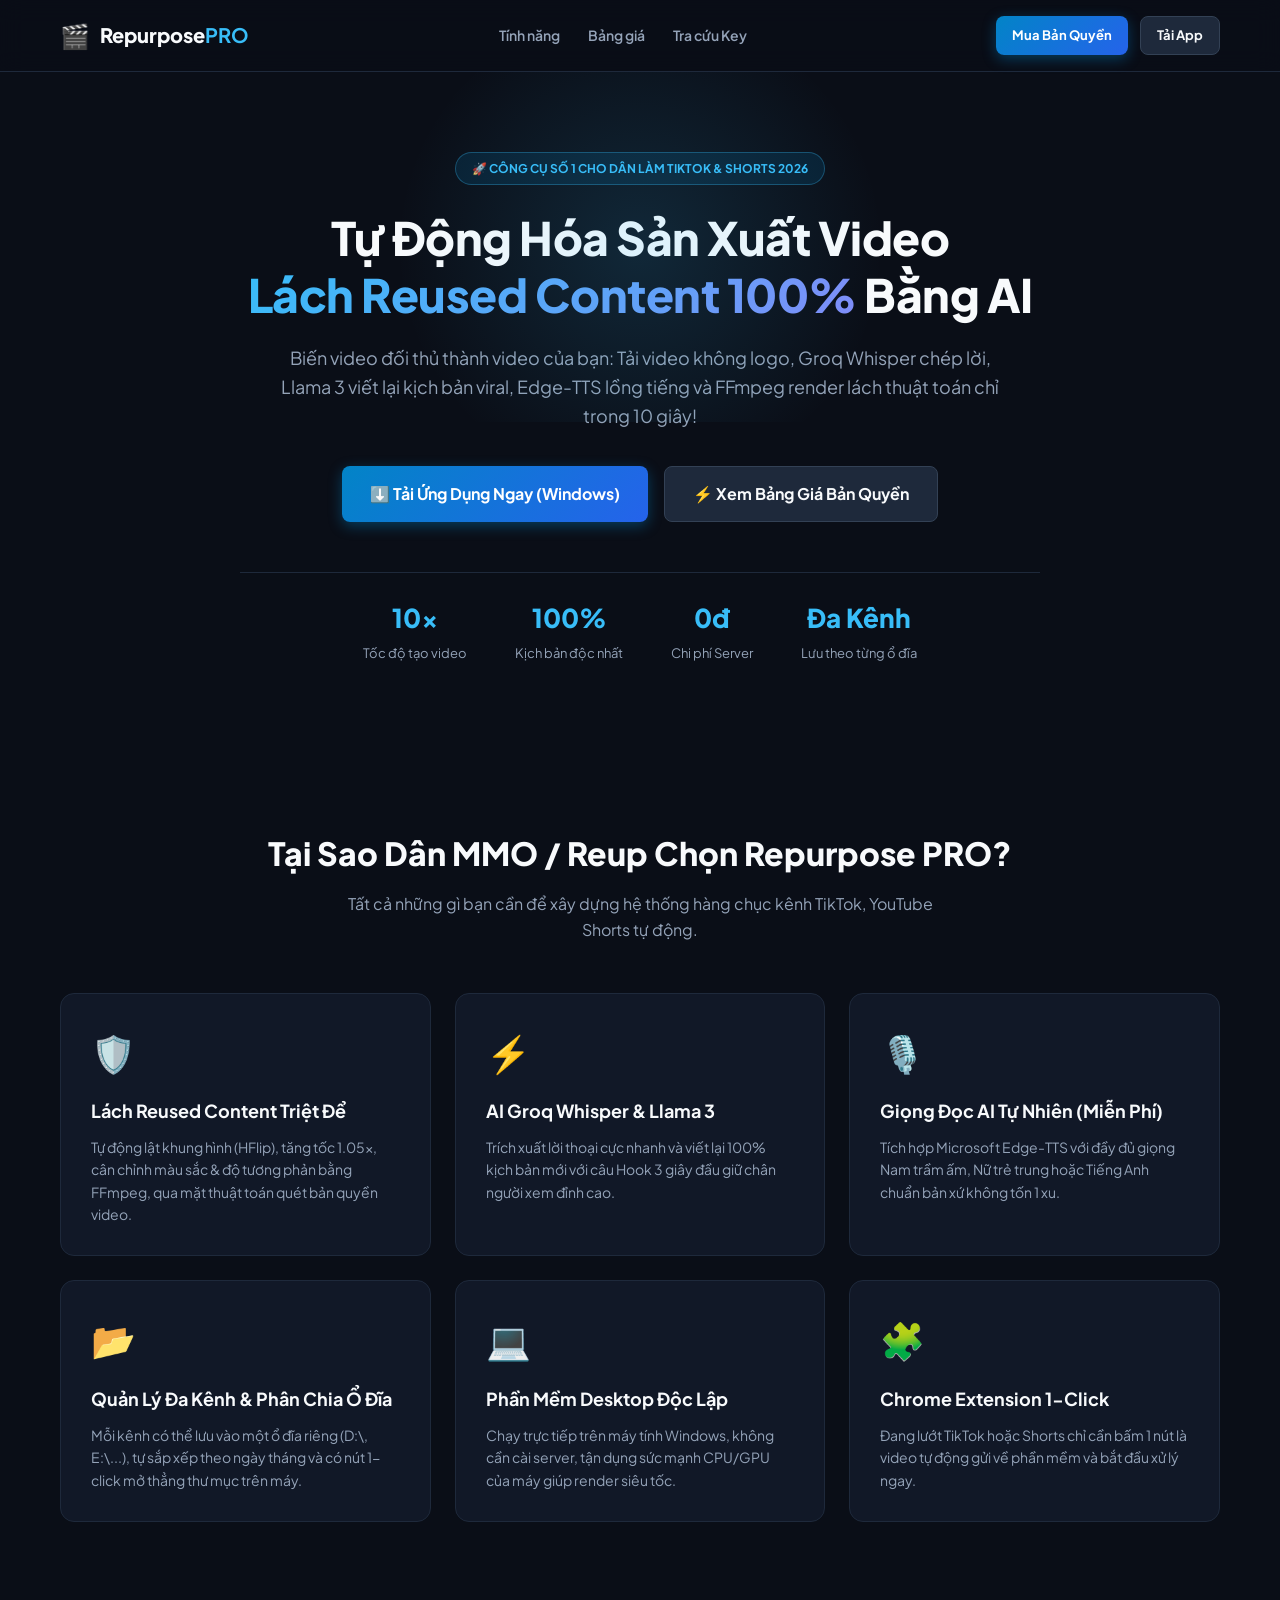
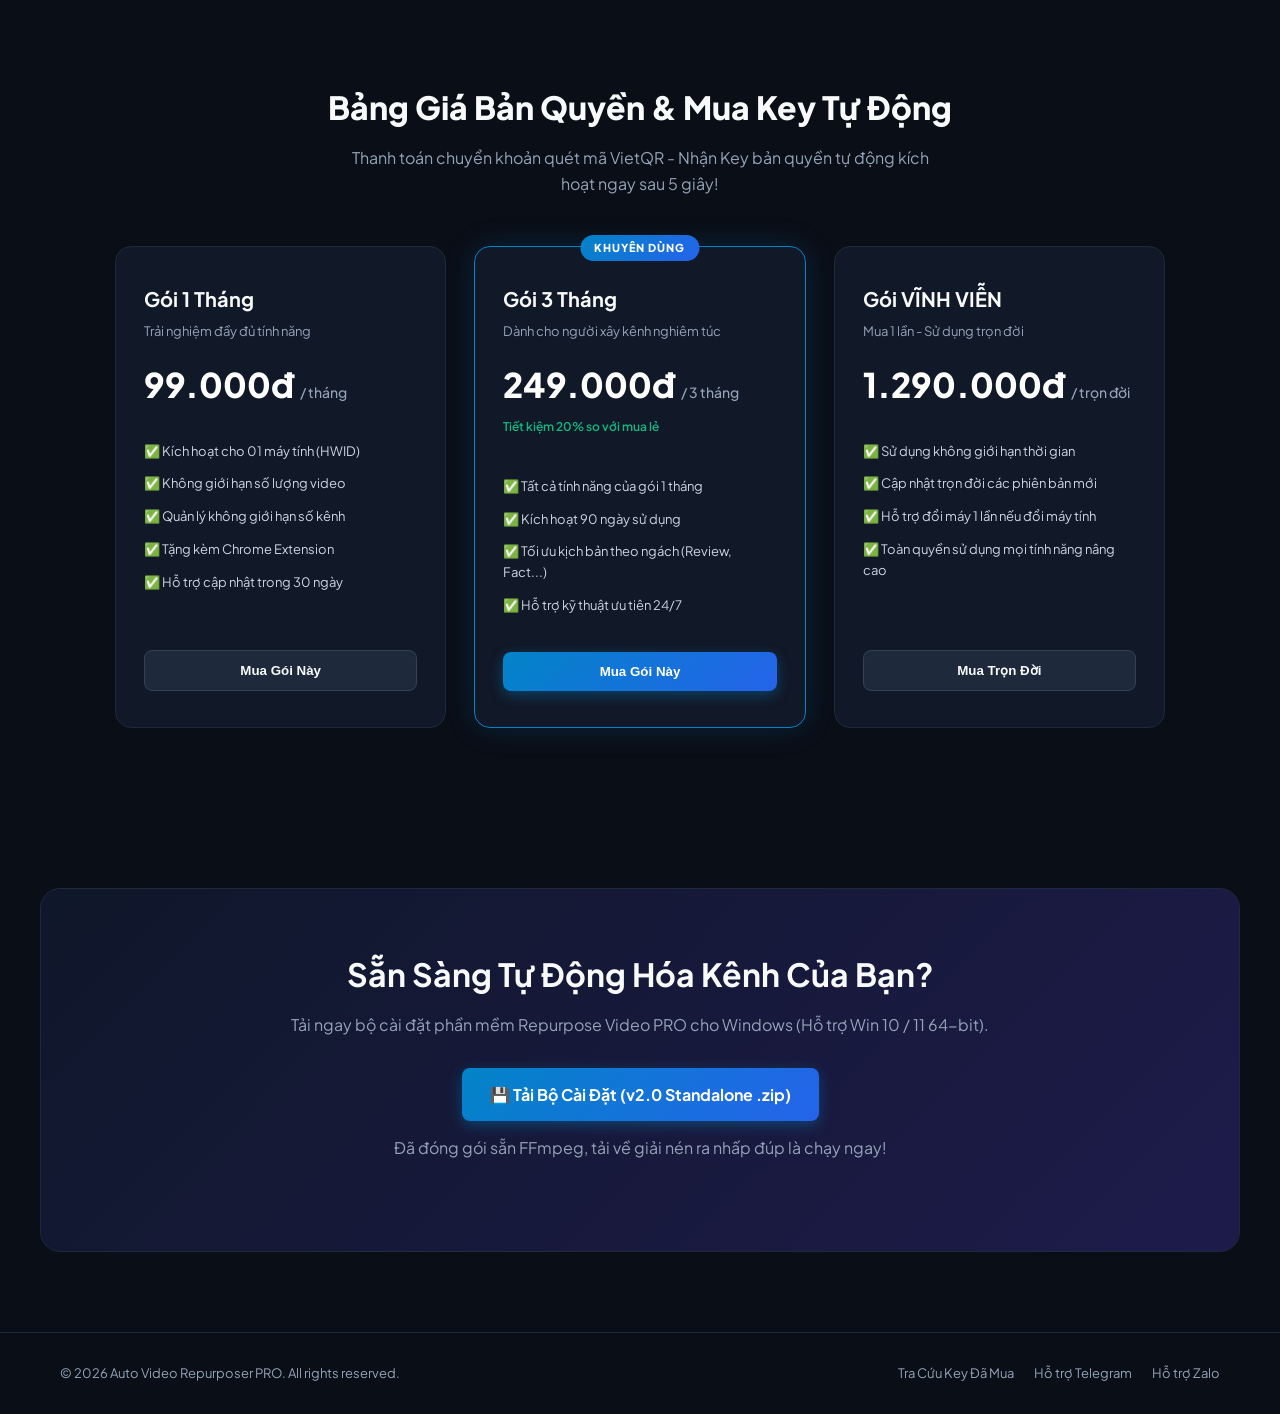
==== index.html @ d3271090 "Add files via upload" ====
<!DOCTYPE html>
<html lang="vi">
<head>
  <meta charset="UTF-8">
  <meta name="viewport" content="width=device-width, initial-scale=1.0">
  <title>Auto Video Repurposer PRO - Phần Mềm Tự Động Hóa Video TikTok & Shorts</title>
  <link rel="stylesheet" href="css/style.css">
  <link rel="preconnect" href="https://fonts.googleapis.com">
  <link rel="preconnect" href="https://fonts.gstatic.com" crossorigin>
  <link href="https://fonts.googleapis.com/css2?family=Plus+Jakarta+Sans:wght@400;500;600;700;800&display=swap" rel="stylesheet">
</head>
<body>

  <!-- Navigation -->
  <header class="navbar">
    <div class="container nav-container">
      <div class="logo">
        <span class="logo-icon">🎬</span>
        <span class="logo-text">Repurpose<b>PRO</b></span>
      </div>
      <nav class="nav-links">
        <a href="#features">Tính năng</a>
        <a href="#pricing">Bảng giá</a>
        <a href="#lookup" onclick="openLookupModal()">Tra cứu Key</a>
      </nav>
      <div class="nav-actions">
        <a href="#pricing" class="btn btn-primary btn-sm">Mua Bản Quyền</a>
        <a href="#download" class="btn btn-secondary btn-sm">Tải App</a>
      </div>
    </div>
  </header>

  <!-- Hero Section -->
  <section class="hero">
    <div class="container hero-container">
      <div class="badge-pill">🚀 CÔNG CỤ SỐ 1 CHO DÂN LÀM TIKTOK & SHORTS 2026</div>
      <h1 class="hero-title">
        Tự Động Hóa Sản Xuất Video <br>
        <span class="text-gradient">Lách Reused Content 100%</span> Bằng AI
      </h1>
      <p class="hero-subtitle">
        Biến video đối thủ thành video của bạn: Tải video không logo, Groq Whisper chép lời, Llama 3 viết lại kịch bản viral, Edge-TTS lồng tiếng và FFmpeg render lách thuật toán chỉ trong 10 giây!
      </p>
      
      <div class="hero-actions">
        <a href="#download" class="btn btn-primary btn-lg">
          ⬇️ Tải Ứng Dụng Ngay (Windows)
        </a>
        <a href="#pricing" class="btn btn-secondary btn-lg">
          ⚡ Xem Bảng Giá Bản Quyền
        </a>
      </div>

      <div class="hero-stats">
        <div class="stat-item">
          <b>10x</b>
          <span>Tốc độ tạo video</span>
        </div>
        <div class="stat-item">
          <b>100%</b>
          <span>Kịch bản độc nhất</span>
        </div>
        <div class="stat-item">
          <b>0đ</b>
          <span>Chi phí Server</span>
        </div>
        <div class="stat-item">
          <b>Đa Kênh</b>
          <span>Lưu theo từng ổ đĩa</span>
        </div>
      </div>
    </div>
  </section>

  <!-- Features Section -->
  <section id="features" class="features section">
    <div class="container">
      <div class="section-header">
        <h2 class="section-title">Tại Sao Dân MMO / Reup Chọn Repurpose PRO?</h2>
        <p class="section-subtitle">Tất cả những gì bạn cần để xây dựng hệ thống hàng chục kênh TikTok, YouTube Shorts tự động.</p>
      </div>

      <div class="features-grid">
        <div class="feature-card">
          <div class="feature-icon">🛡️</div>
          <h3>Lách Reused Content Triệt Để</h3>
          <p>Tự động lật khung hình (HFlip), tăng tốc 1.05x, cân chỉnh màu sắc & độ tương phản bằng FFmpeg, qua mặt thuật toán quét bản quyền video.</p>
        </div>

        <div class="feature-card">
          <div class="feature-icon">⚡</div>
          <h3>AI Groq Whisper & Llama 3</h3>
          <p>Trích xuất lời thoại cực nhanh và viết lại 100% kịch bản mới với câu Hook 3 giây đầu giữ chân người xem đỉnh cao.</p>
        </div>

        <div class="feature-card">
          <div class="feature-icon">🎙️</div>
          <h3>Giọng Đọc AI Tự Nhiên (Miễn Phí)</h3>
          <p>Tích hợp Microsoft Edge-TTS với đầy đủ giọng Nam trầm ấm, Nữ trẻ trung hoặc Tiếng Anh chuẩn bản xứ không tốn 1 xu.</p>
        </div>

        <div class="feature-card">
          <div class="feature-icon">📂</div>
          <h3>Quản Lý Đa Kênh & Phân Chia Ổ Đĩa</h3>
          <p>Mỗi kênh có thể lưu vào một ổ đĩa riêng (D:\, E:\...), tự sắp xếp theo ngày tháng và có nút 1-click mở thẳng thư mục trên máy.</p>
        </div>

        <div class="feature-card">
          <div class="feature-icon">💻</div>
          <h3>Phần Mềm Desktop Độc Lập</h3>
          <p>Chạy trực tiếp trên máy tính Windows, không cần cài server, tận dụng sức mạnh CPU/GPU của máy giúp render siêu tốc.</p>
        </div>

        <div class="feature-card">
          <div class="feature-icon">🧩</div>
          <h3>Chrome Extension 1-Click</h3>
          <p>Đang lướt TikTok hoặc Shorts chỉ cần bấm 1 nút là video tự động gửi về phần mềm và bắt đầu xử lý ngay.</p>
        </div>
      </div>
    </div>
  </section>

  <!-- Pricing Section -->
  <section id="pricing" class="pricing section">
    <div class="container">
      <div class="section-header">
        <h2 class="section-title">Bảng Giá Bản Quyền & Mua Key Tự Động</h2>
        <p class="section-subtitle">Thanh toán chuyển khoản quét mã VietQR - Nhận Key bản quyền tự động kích hoạt ngay sau 5 giây!</p>
      </div>

      <div class="pricing-grid">
        <!-- Gói 1 Tháng -->
        <div class="pricing-card">
          <div class="pricing-header">
            <h3>Gói 1 Tháng</h3>
            <p>Trải nghiệm đầy đủ tính năng</p>
            <div class="price">99.000đ <span>/ tháng</span></div>
          </div>
          <ul class="pricing-features">
            <li>✅ Kích hoạt cho 01 máy tính (HWID)</li>
            <li>✅ Không giới hạn số lượng video</li>
            <li>✅ Quản lý không giới hạn số kênh</li>
            <li>✅ Tặng kèm Chrome Extension</li>
            <li>✅ Hỗ trợ cập nhật trong 30 ngày</li>
          </ul>
          <button class="btn btn-secondary btn-block" onclick="startPurchase('1 Tháng', 99000, 30)">
            Mua Gói Này
          </button>
        </div>

        <!-- Gói 3 Tháng - Best Choice -->
        <div class="pricing-card popular">
          <div class="popular-badge">KHUYÊN DÙNG</div>
          <div class="pricing-header">
            <h3>Gói 3 Tháng</h3>
            <p>Dành cho người xây kênh nghiêm túc</p>
            <div class="price">249.000đ <span>/ 3 tháng</span></div>
            <div class="price-discount">Tiết kiệm 20% so với mua lẻ</div>
          </div>
          <ul class="pricing-features">
            <li>✅ Tất cả tính năng của gói 1 tháng</li>
            <li>✅ Kích hoạt 90 ngày sử dụng</li>
            <li>✅ Tối ưu kịch bản theo ngách (Review, Fact...)</li>
            <li>✅ Hỗ trợ kỹ thuật ưu tiên 24/7</li>
          </ul>
          <button class="btn btn-primary btn-block" onclick="startPurchase('3 Tháng', 249000, 90)">
            Mua Gói Này
          </button>
        </div>

        <!-- Gói Vĩnh Viễn -->
        <div class="pricing-card">
          <div class="pricing-header">
            <h3>Gói VĨNH VIỄN</h3>
            <p>Mua 1 lần - Sử dụng trọn đời</p>
            <div class="price">1.290.000đ <span>/ trọn đời</span></div>
          </div>
          <ul class="pricing-features">
            <li>✅ Sử dụng không giới hạn thời gian</li>
            <li>✅ Cập nhật trọn đời các phiên bản mới</li>
            <li>✅ Hỗ trợ đổi máy 1 lần nếu đổi máy tính</li>
            <li>✅ Toàn quyền sử dụng mọi tính năng nâng cao</li>
          </ul>
          <button class="btn btn-secondary btn-block" onclick="startPurchase('Vĩnh Viễn', 1290000, 0)">
            Mua Trọn Đời
          </button>
        </div>
      </div>
    </div>
  </section>

  <!-- Download Section -->
  <section id="download" class="download section">
    <div class="container download-container">
      <h2>Sẵn Sàng Tự Động Hóa Kênh Của Bạn?</h2>
      <p>Tải ngay bộ cài đặt phần mềm Repurpose Video PRO cho Windows (Hỗ trợ Win 10 / 11 64-bit).</p>
      
      <div class="download-box">
        <a href="https://github.com/your-username/repurpose-video/releases/latest" class="btn btn-primary btn-lg" id="btnDownloadLink">
          💾 Tải Bộ Cài Đặt (v2.0 Standalone .zip)
        </a>
        <p class="download-hint">Đã đóng gói sẵn FFmpeg, tải về giải nén ra nhấp đúp là chạy ngay!</p>
      </div>
    </div>
  </section>

  <!-- Footer -->
  <footer class="footer">
    <div class="container footer-container">
      <p>© 2026 Auto Video Repurposer PRO. All rights reserved.</p>
      <div class="footer-links">
        <a href="javascript:void(0)" onclick="openLookupModal()">Tra Cứu Key Đã Mua</a>
        <a href="https://t.me/your_telegram" target="_blank">Hỗ trợ Telegram</a>
        <a href="https://zalo.me/your_zalo" target="_blank">Hỗ trợ Zalo</a>
      </div>
    </div>
  </footer>

  <!-- MODAL: THANH TOÁN & NHẬN KEY TỰ ĐỘNG -->
  <div id="checkoutModal" class="modal">
    <div class="modal-content">
      <span class="modal-close" onclick="closeModal('checkoutModal')">&times;</span>
      
      <!-- BƯỚC 1: Nhập HWID & Xác nhận gói -->
      <div id="step-info">
        <h3>🛒 Thanh Toán Bản Quyền</h3>
        <p class="modal-sub">Gói đã chọn: <b id="selectedPlanName" class="text-primary">3 Tháng</b> (<span id="selectedPlanPrice">249.000đ</span>)</p>

        <div class="form-group">
          <label for="inputHwid">Mã máy tính của bạn (HWID):</label>
          <input type="text" id="inputHwid" placeholder="Ví dụ: HWID-DF89-9A1D-82A2-E186" required />
          <small class="hint">Mở app trên máy tính, copy mã HWID hiển thị ở góc trái và dán vào đây.</small>
        </div>

        <div class="form-group">
          <label for="inputEmail">Số điện thoại hoặc Email (để lưu trữ đơn hàng):</label>
          <input type="text" id="inputContact" placeholder="0987654321 hoặc email@gmail.com" required />
        </div>

        <button class="btn btn-primary btn-block" onclick="proceedToPayment()">Tiếp Tục Thanh Toán VietQR ➡️</button>
      </div>

      <!-- BƯỚC 2: Quét mã VietQR -->
      <div id="step-qr" style="display: none;">
        <h3>📱 Quét Mã VietQR Để Thanh Toán</h3>
        <p class="modal-sub">Hệ thống sẽ tự động xuất Key ngay sau khi nhận được chuyển khoản.</p>

        <div class="qr-container">
          <img id="qrImage" src="" alt="VietQR Thanh Toán" />
          <div class="transfer-info">
            <p>Ngân hàng: <b id="bankName">MBBank (Quân Đội)</b></p>
            <p>Số tài khoản: <b id="bankAccount">0399888899</b> <button class="btn-copy-sm" onclick="copyText('0399888899')">Copy</button></p>
            <p>Chủ tài khoản: <b id="accountName">NGUYEN VAN A</b></p>
            <p>Số tiền: <b id="transferAmount" class="text-primary">249.000đ</b></p>
            <p>Nội dung CK: <b id="transferContent" class="text-warning">REPURPOSE 1234</b> <button class="btn-copy-sm" onclick="copyText(document.getElementById('transferContent').innerText)">Copy</button></p>
          </div>
        </div>

        <div class="payment-actions">
          <button class="btn btn-success btn-block" id="btnConfirmPaid" onclick="simulatePaymentSuccess()">
            ✅ Tôi Đã Chuyển Khoản Thành Công
          </button>
          <button class="btn btn-secondary btn-block btn-sm" onclick="backToInfo()">Quay Lại</button>
        </div>
      </div>

      <!-- BƯỚC 3: Xuất Key Tự Động -->
      <div id="step-success" style="display: none;">
        <div class="success-icon">🎉</div>
        <h3>Thanh Toán Thành Công!</h3>
        <p class="modal-sub">Cảm ơn bạn! Dưới đây là Key bản quyền dành riêng cho máy tính của bạn:</p>

        <div class="key-result-box">
          <span class="key-label">KEY BẢN QUYỀN CỦA BẠN:</span>
          <div class="key-value" id="generatedKeyResult">KEY-20261203-XXXXXXXXXXXX</div>
          <button class="btn btn-primary btn-block" onclick="copyGeneratedKey()">📋 Sao Chép Key</button>
        </div>

        <div class="guide-box">
          <b>Hướng dẫn kích hoạt:</b>
          <ol>
            <li>Mở phần mềm <b>Auto Video Repurposer PRO</b> trên máy tính.</li>
            <li>Vào mục <b>⚙️ Cài Đặt & Bản Quyền</b> $\to$ Bấm <b>Nhập Key Bản Quyền</b>.</li>
            <li>Dán đoạn Key ở trên vào và bấm <b>Kích Hoạt Ngay</b>!</li>
          </ol>
        </div>
      </div>
    </div>
  </div>

  <!-- MODAL: TRA CỨU KEY ĐÃ MUA -->
  <div id="lookupModal" class="modal">
    <div class="modal-content">
      <span class="modal-close" onclick="closeModal('lookupModal')">&times;</span>
      <h3>🔍 Tra Cứu Key Đã Mua</h3>
      <p class="modal-sub">Nhập mã máy tính (HWID) để tìm lại Key bản quyền của bạn.</p>

      <div class="form-group">
        <label for="lookupHwid">Mã máy tính (HWID):</label>
        <input type="text" id="lookupHwid" placeholder="HWID-XXXX-XXXX-XXXX-XXXX" />
      </div>

      <button class="btn btn-primary btn-block" onclick="performLookup()">Tra Cứu Ngay</button>

      <div id="lookupResult" style="margin-top: 16px; display: none;"></div>
    </div>
  </div>

  <script src="js/main.js"></script>
</body>
</html>
---- css/style.css ----
:root {
  --bg-dark: #0a0e17;
  --bg-card: #111827;
  --bg-card-hover: #1f293d;
  --border-color: #1e293b;
  --primary: #0284c7;
  --primary-glow: rgba(2, 132, 199, 0.4);
  --primary-hover: #0369a1;
  --text-main: #f8fafc;
  --text-muted: #94a3b8;
  --success: #10b981;
  --warning: #f59e0b;
  --danger: #ef4444;
}

* {
  box-sizing: border-box;
  margin: 0;
  padding: 0;
}

body {
  font-family: 'Plus Jakarta Sans', -apple-system, BlinkMacSystemFont, "Segoe UI", Roboto, sans-serif;
  background-color: var(--bg-dark);
  color: var(--text-main);
  line-height: 1.6;
  overflow-x: hidden;
}

.container {
  max-width: 1200px;
  margin: 0 auto;
  padding: 0 20px;
}

/* Typography & Helpers */
.text-gradient {
  background: linear-gradient(135deg, #38bdf8 0%, #818cf8 100%);
  -webkit-background-clip: text;
  -webkit-text-fill-color: transparent;
}
.text-primary { color: #38bdf8; }
.text-warning { color: #fbbf24; }

/* Buttons */
.btn {
  display: inline-flex;
  align-items: center;
  justify-content: center;
  font-weight: 700;
  border-radius: 8px;
  cursor: pointer;
  text-decoration: none;
  transition: all 0.25s ease;
  border: none;
}
.btn-primary {
  background: linear-gradient(135deg, #0284c7 0%, #2563eb 100%);
  color: #fff;
  box-shadow: 0 4px 14px var(--primary-glow);
}
.btn-primary:hover {
  background: linear-gradient(135deg, #0369a1 0%, #1d4ed8 100%);
  transform: translateY(-2px);
  box-shadow: 0 6px 20px rgba(2, 132, 199, 0.6);
}
.btn-secondary {
  background: #1e293b;
  color: #f8fafc;
  border: 1px solid #334155;
}
.btn-secondary:hover {
  background: #334155;
  transform: translateY(-2px);
}
.btn-success {
  background: #10b981;
  color: #fff;
}
.btn-success:hover {
  background: #059669;
}
.btn-sm { padding: 8px 16px; font-size: 13px; }
.btn-lg { padding: 14px 28px; font-size: 16px; }
.btn-block { width: 100%; padding: 12px; }

/* Navigation */
.navbar {
  position: sticky;
  top: 0;
  z-index: 100;
  backdrop-filter: blur(12px);
  background: rgba(10, 14, 23, 0.85);
  border-bottom: 1px solid var(--border-color);
  padding: 16px 0;
}
.nav-container {
  display: flex;
  justify-content: space-between;
  align-items: center;
}
.logo {
  display: flex;
  align-items: center;
  gap: 10px;
  font-size: 20px;
  font-weight: 800;
}
.logo-icon { font-size: 24px; }
.logo-text b { color: #38bdf8; }
.nav-links {
  display: flex;
  gap: 28px;
}
.nav-links a {
  color: var(--text-muted);
  text-decoration: none;
  font-size: 14px;
  font-weight: 600;
  transition: color 0.2s;
}
.nav-links a:hover { color: #38bdf8; }
.nav-actions { display: flex; gap: 12px; }

/* Hero Section */
.hero {
  padding: 80px 0 60px;
  text-align: center;
  position: relative;
}
.hero::before {
  content: "";
  position: absolute;
  top: 0;
  left: 50%;
  transform: translateX(-50%);
  width: 600px;
  height: 350px;
  background: radial-gradient(circle, rgba(56, 189, 248, 0.15) 0%, rgba(10, 14, 23, 0) 70%);
  pointer-events: none;
}
.badge-pill {
  display: inline-block;
  padding: 6px 16px;
  border-radius: 50px;
  background: rgba(2, 132, 199, 0.15);
  border: 1px solid rgba(56, 189, 248, 0.3);
  color: #38bdf8;
  font-size: 12px;
  font-weight: 700;
  margin-bottom: 24px;
}
.hero-title {
  font-size: 46px;
  font-weight: 800;
  line-height: 1.25;
  margin-bottom: 20px;
  letter-spacing: -0.5px;
}
.hero-subtitle {
  font-size: 18px;
  color: var(--text-muted);
  max-width: 750px;
  margin: 0 auto 36px;
}
.hero-actions {
  display: flex;
  justify-content: center;
  gap: 16px;
  margin-bottom: 50px;
}
.hero-stats {
  display: flex;
  justify-content: center;
  gap: 48px;
  padding: 24px;
  border-top: 1px solid var(--border-color);
  max-width: 800px;
  margin: 0 auto;
}
.stat-item b {
  display: block;
  font-size: 26px;
  font-weight: 800;
  color: #38bdf8;
}
.stat-item span {
  font-size: 13px;
  color: var(--text-muted);
}

/* Sections */
.section { padding: 80px 0; }
.section-header { text-align: center; margin-bottom: 50px; }
.section-title { font-size: 32px; font-weight: 800; margin-bottom: 12px; }
.section-subtitle { font-size: 16px; color: var(--text-muted); max-width: 600px; margin: 0 auto; }

/* Features Grid */
.features-grid {
  display: grid;
  grid-template-columns: repeat(auto-fit, minmax(320px, 1fr));
  gap: 24px;
}
.feature-card {
  background: var(--bg-card);
  border: 1px solid var(--border-color);
  border-radius: 14px;
  padding: 30px;
  transition: all 0.3s;
}
.feature-card:hover {
  border-color: #38bdf8;
  transform: translateY(-4px);
  background: var(--bg-card-hover);
}
.feature-icon {
  font-size: 36px;
  margin-bottom: 16px;
}
.feature-card h3 {
  font-size: 18px;
  font-weight: 700;
  margin-bottom: 10px;
}
.feature-card p {
  font-size: 14px;
  color: var(--text-muted);
}

/* Pricing Section */
.pricing-grid {
  display: grid;
  grid-template-columns: repeat(auto-fit, minmax(300px, 1fr));
  gap: 28px;
  max-width: 1050px;
  margin: 0 auto;
}
.pricing-card {
  background: var(--bg-card);
  border: 1px solid var(--border-color);
  border-radius: 16px;
  padding: 36px 28px;
  position: relative;
  display: flex;
  flex-direction: column;
}
.pricing-card.popular {
  border-color: #0284c7;
  box-shadow: 0 0 30px rgba(2, 132, 199, 0.2);
}
.popular-badge {
  position: absolute;
  top: -12px;
  left: 50%;
  transform: translateX(-50%);
  background: linear-gradient(135deg, #0284c7, #2563eb);
  color: #fff;
  font-size: 11px;
  font-weight: 800;
  padding: 4px 14px;
  border-radius: 20px;
  letter-spacing: 1px;
}
.pricing-header h3 { font-size: 20px; margin-bottom: 6px; }
.pricing-header p { font-size: 13px; color: var(--text-muted); margin-bottom: 16px; }
.price { font-size: 34px; font-weight: 800; color: #fff; margin-bottom: 4px; }
.price span { font-size: 14px; font-weight: 500; color: var(--text-muted); }
.price-discount { font-size: 12px; color: #10b981; font-weight: 600; margin-bottom: 16px; }
.pricing-features {
  list-style: none;
  margin: 24px 0;
  flex-grow: 1;
}
.pricing-features li {
  font-size: 13px;
  color: #cbd5e1;
  margin-bottom: 12px;
}

/* Download Section */
.download-container {
  background: linear-gradient(135deg, #0f172a 0%, #1e1b4b 100%);
  border: 1px solid var(--border-color);
  border-radius: 20px;
  padding: 60px 40px;
  text-align: center;
}
.download-container h2 { font-size: 32px; margin-bottom: 12px; }
.download-container p { color: var(--text-muted); margin-bottom: 30px; font-size: 16px; }
.download-hint { font-size: 13px; margin-top: 14px; color: #94a3b8; }

/* Footer */
.footer {
  border-top: 1px solid var(--border-color);
  padding: 30px 0;
}
.footer-container {
  display: flex;
  justify-content: space-between;
  align-items: center;
  font-size: 13px;
  color: var(--text-muted);
}
.footer-links { display: flex; gap: 20px; }
.footer-links a { color: var(--text-muted); text-decoration: none; }
.footer-links a:hover { color: #38bdf8; }

/* Modal */
.modal {
  display: none;
  position: fixed;
  top: 0;
  left: 0;
  width: 100%;
  height: 100%;
  background: rgba(0, 0, 0, 0.8);
  backdrop-filter: blur(8px);
  z-index: 1000;
  align-items: center;
  justify-content: center;
}
.modal.active { display: flex; }
.modal-content {
  background: #111827;
  border: 1px solid var(--border-color);
  border-radius: 16px;
  width: 90%;
  max-width: 520px;
  padding: 30px;
  position: relative;
  box-shadow: 0 20px 40px rgba(0, 0, 0, 0.6);
}
.modal-close {
  position: absolute;
  top: 16px;
  right: 20px;
  font-size: 26px;
  color: var(--text-muted);
  cursor: pointer;
}
.modal-close:hover { color: #fff; }
.modal-content h3 { font-size: 20px; margin-bottom: 6px; }
.modal-sub { font-size: 13px; color: var(--text-muted); margin-bottom: 20px; }

/* Form inside modal */
.form-group { margin-bottom: 16px; text-align: left; }
.form-group label { display: block; font-size: 12px; font-weight: 700; color: #cbd5e1; margin-bottom: 6px; }
.form-group input {
  width: 100%;
  padding: 11px 14px;
  border-radius: 8px;
  border: 1px solid var(--border-color);
  background: #1e293b;
  color: #fff;
  font-size: 14px;
  outline: none;
}
.form-group input:focus { border-color: #38bdf8; }
.hint { font-size: 11px; color: #64748b; margin-top: 4px; display: block; }

/* QR Code Section */
.qr-container {
  text-align: center;
  background: #1e293b;
  padding: 20px;
  border-radius: 12px;
  margin-bottom: 20px;
}
.qr-container img {
  width: 200px;
  height: 200px;
  border-radius: 8px;
  background: #fff;
  padding: 6px;
  margin-bottom: 14px;
}
.transfer-info { font-size: 13px; text-align: left; line-height: 1.8; }
.btn-copy-sm {
  background: #334155;
  color: #38bdf8;
  border: none;
  padding: 2px 8px;
  border-radius: 4px;
  font-size: 11px;
  cursor: pointer;
  margin-left: 6px;
}

/* Success Box */
.success-icon { font-size: 48px; text-align: center; margin-bottom: 12px; }
.key-result-box {
  background: #0f172a;
  border: 2px dashed #10b981;
  padding: 16px;
  border-radius: 10px;
  margin-bottom: 20px;
  text-align: center;
}
.key-label { font-size: 11px; font-weight: 700; color: #10b981; letter-spacing: 1px; }
.key-value {
  font-family: Consolas, monospace;
  font-size: 16px;
  font-weight: 800;
  color: #38bdf8;
  margin: 8px 0 14px;
  word-break: break-all;
}
.guide-box {
  background: #1e293b;
  padding: 14px;
  border-radius: 8px;
  font-size: 12px;
  text-align: left;
  line-height: 1.6;
}
.guide-box ol { padding-left: 18px; margin-top: 6px; }

@media (max-width: 768px) {
  .hero-title { font-size: 32px; }
  .hero-actions { flex-direction: column; }
  .hero-stats { flex-wrap: wrap; gap: 24px; }
  .nav-links { display: none; }
}
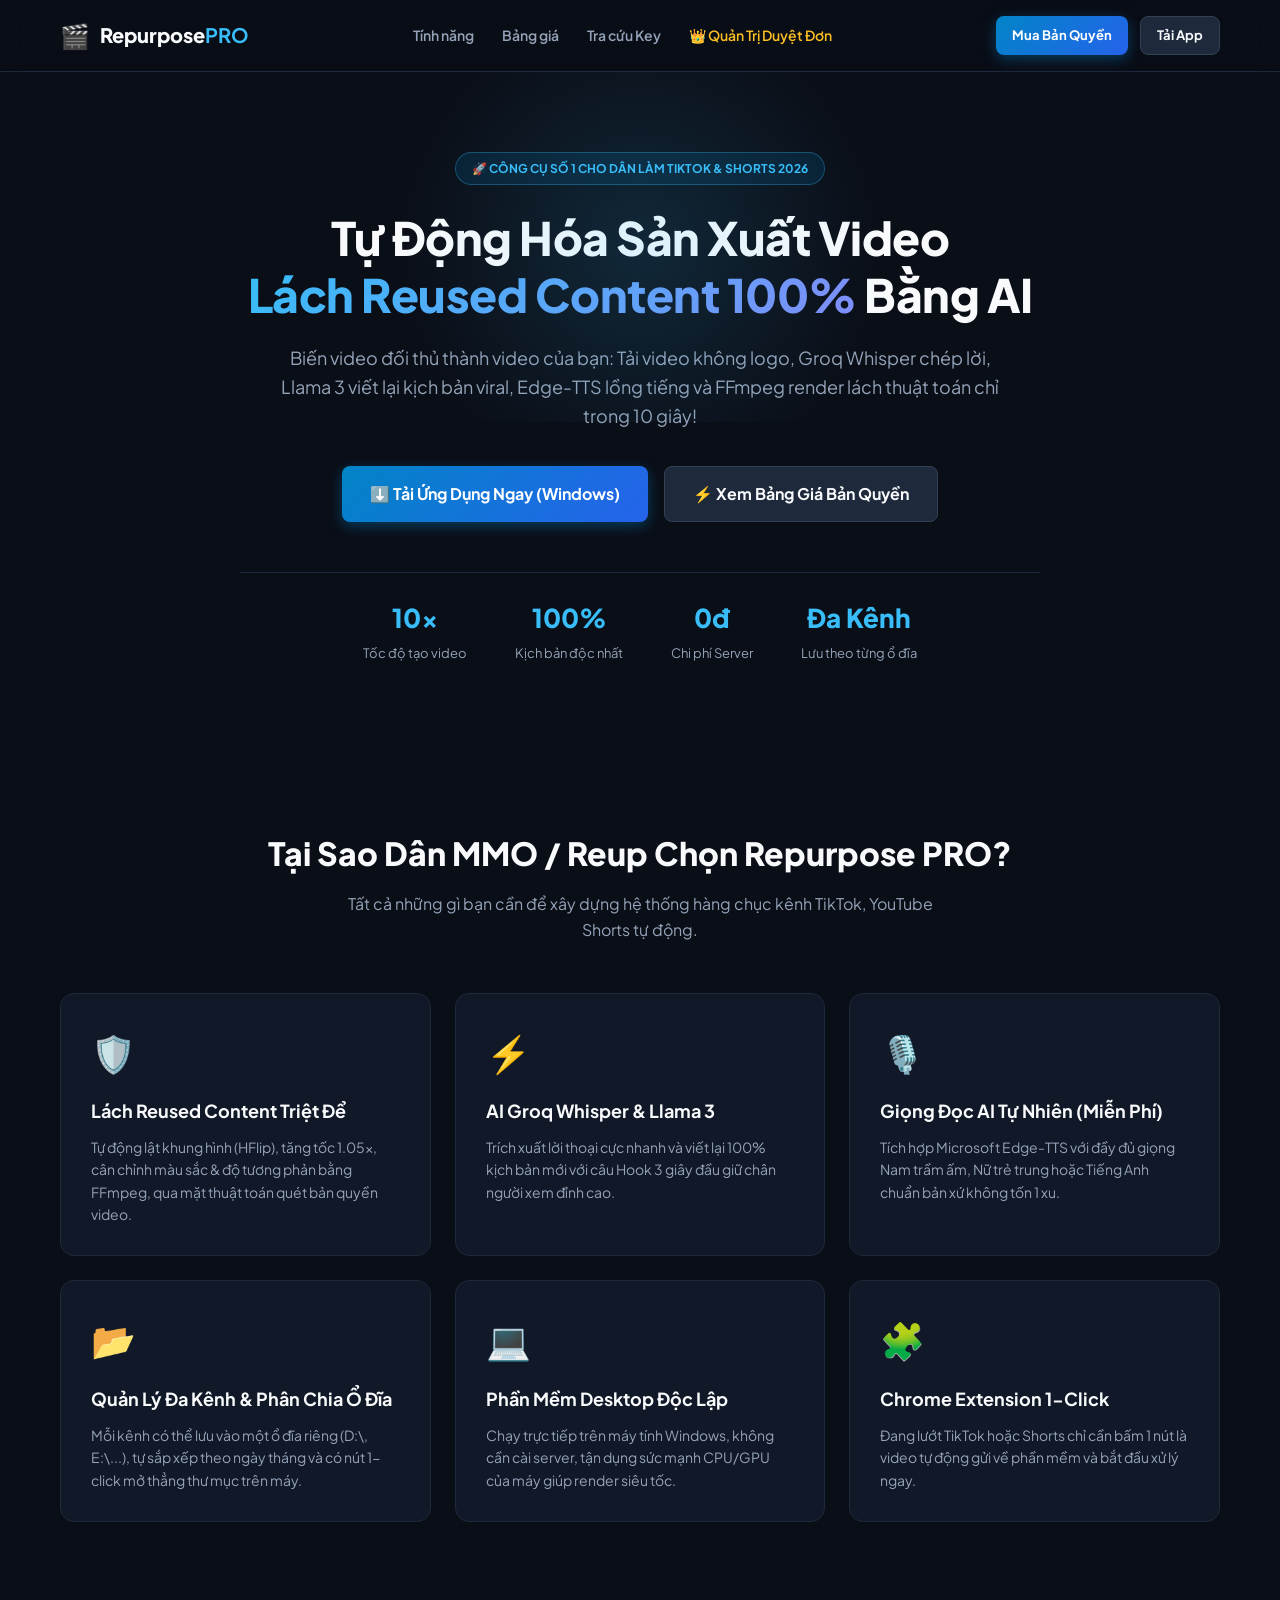
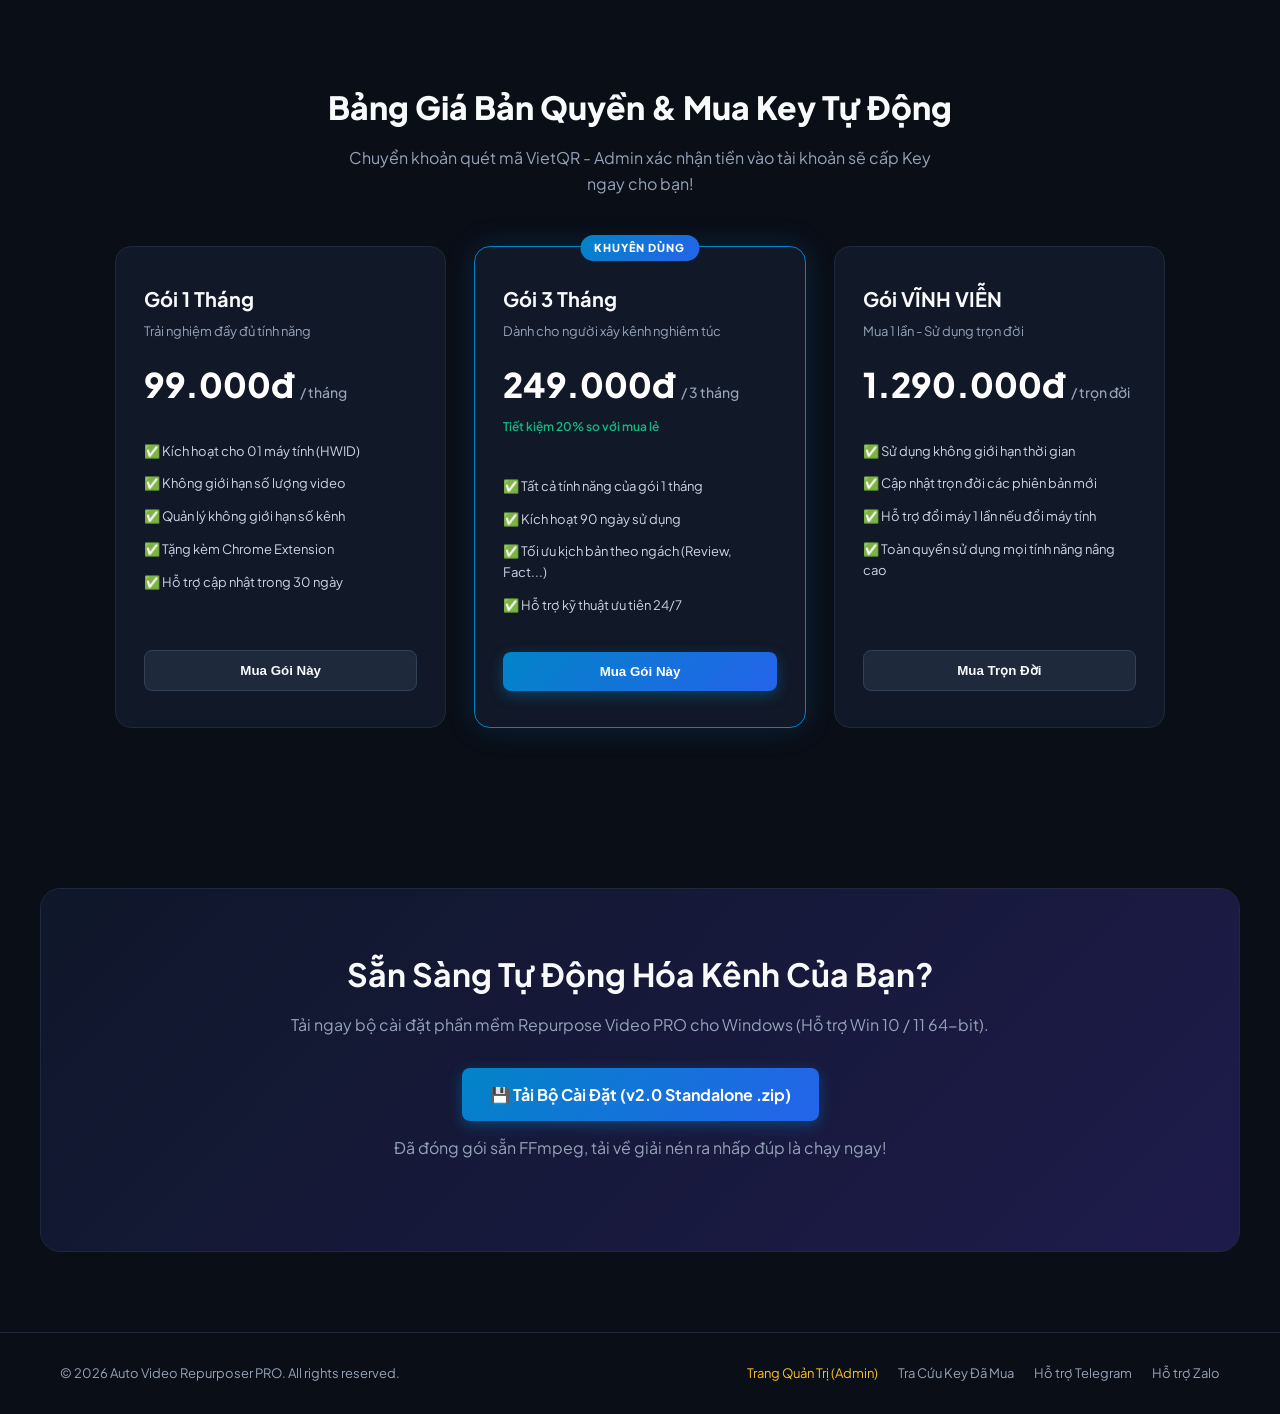
==== commit 72b3c3b1: "Add files via upload" ====
--- a/index.html
+++ b/index.html
@@ -22,6 +22,7 @@
         <a href="#features">Tính năng</a>
         <a href="#pricing">Bảng giá</a>
         <a href="#lookup" onclick="openLookupModal()">Tra cứu Key</a>
+        <a href="admin.html" target="_blank" style="color: #fbbf24;">👑 Quản Trị Duyệt Đơn</a>
       </nav>
       <div class="nav-actions">
         <a href="#pricing" class="btn btn-primary btn-sm">Mua Bản Quyền</a>
@@ -125,7 +126,7 @@
     <div class="container">
       <div class="section-header">
         <h2 class="section-title">Bảng Giá Bản Quyền & Mua Key Tự Động</h2>
-        <p class="section-subtitle">Thanh toán chuyển khoản quét mã VietQR - Nhận Key bản quyền tự động kích hoạt ngay sau 5 giây!</p>
+        <p class="section-subtitle">Chuyển khoản quét mã VietQR - Admin xác nhận tiền vào tài khoản sẽ cấp Key ngay cho bạn!</p>
       </div>
 
       <div class="pricing-grid">
@@ -209,6 +210,7 @@
     <div class="container footer-container">
       <p>© 2026 Auto Video Repurposer PRO. All rights reserved.</p>
       <div class="footer-links">
+        <a href="admin.html" target="_blank" style="color: #fbbf24;">Trang Quản Trị (Admin)</a>
         <a href="javascript:void(0)" onclick="openLookupModal()">Tra Cứu Key Đã Mua</a>
         <a href="https://t.me/your_telegram" target="_blank">Hỗ trợ Telegram</a>
         <a href="https://zalo.me/your_zalo" target="_blank">Hỗ trợ Zalo</a>
@@ -216,14 +218,14 @@
     </div>
   </footer>
 
-  <!-- MODAL: THANH TOÁN & NHẬN KEY TỰ ĐỘNG -->
+  <!-- MODAL: THANH TOÁN & DUYỆT KEY -->
   <div id="checkoutModal" class="modal">
     <div class="modal-content">
       <span class="modal-close" onclick="closeModal('checkoutModal')">&times;</span>
       
       <!-- BƯỚC 1: Nhập HWID & Xác nhận gói -->
       <div id="step-info">
-        <h3>🛒 Thanh Toán Bản Quyền</h3>
+        <h3>🛒 Đặt Mua Bản Quyền</h3>
         <p class="modal-sub">Gói đã chọn: <b id="selectedPlanName" class="text-primary">3 Tháng</b> (<span id="selectedPlanPrice">249.000đ</span>)</p>
 
         <div class="form-group">
@@ -233,42 +235,47 @@
         </div>
 
         <div class="form-group">
-          <label for="inputEmail">Số điện thoại hoặc Email (để lưu trữ đơn hàng):</label>
-          <input type="text" id="inputContact" placeholder="0987654321 hoặc email@gmail.com" required />
+          <label for="inputContact">Số điện thoại / Zalo của bạn (Để Admin duyệt đơn):</label>
+          <input type="text" id="inputContact" placeholder="0987654321 hoặc link Zalo/Telegram" required />
         </div>
 
         <button class="btn btn-primary btn-block" onclick="proceedToPayment()">Tiếp Tục Thanh Toán VietQR ➡️</button>
       </div>
 
-      <!-- BƯỚC 2: Quét mã VietQR -->
+      <!-- BƯỚC 2: Quét mã VietQR & Chờ duyệt -->
       <div id="step-qr" style="display: none;">
-        <h3>📱 Quét Mã VietQR Để Thanh Toán</h3>
-        <p class="modal-sub">Hệ thống sẽ tự động xuất Key ngay sau khi nhận được chuyển khoản.</p>
+        <h3>📱 Quét Mã VietQR Chuyển Khoản</h3>
+        <p class="modal-sub">Vui lòng quét mã bên dưới để chuyển khoản chính xác nội dung.</p>
 
         <div class="qr-container">
           <img id="qrImage" src="" alt="VietQR Thanh Toán" />
           <div class="transfer-info">
+            <p>Mã đơn: <b id="displayOrderCode" class="text-primary">#REP1234</b></p>
             <p>Ngân hàng: <b id="bankName">MBBank (Quân Đội)</b></p>
-            <p>Số tài khoản: <b id="bankAccount">0399888899</b> <button class="btn-copy-sm" onclick="copyText('0399888899')">Copy</button></p>
+            <p>Số tài khoản: <b id="bankAccount">0399888899</b> <button class="btn-copy-sm" onclick="copyText(document.getElementById('bankAccount').innerText)">Copy</button></p>
             <p>Chủ tài khoản: <b id="accountName">NGUYEN VAN A</b></p>
             <p>Số tiền: <b id="transferAmount" class="text-primary">249.000đ</b></p>
-            <p>Nội dung CK: <b id="transferContent" class="text-warning">REPURPOSE 1234</b> <button class="btn-copy-sm" onclick="copyText(document.getElementById('transferContent').innerText)">Copy</button></p>
+            <p>Nội dung CK: <b id="transferContent" class="text-warning">REP1234</b> <button class="btn-copy-sm" onclick="copyText(document.getElementById('transferContent').innerText)">Copy</button></p>
           </div>
         </div>
 
+        <!-- Trạng thái chờ Admin duyệt -->
+        <div id="waitingStatusBox" style="background:#1e293b; border: 1px solid #334155; padding: 14px; border-radius: 8px; margin-bottom: 16px; text-align: center;">
+          <div style="font-size: 20px; margin-bottom: 4px;">⏳</div>
+          <b style="color: #fbbf24; font-size: 14px;">ĐƠN HÀNG ĐANG CHỜ ADMIN DUYỆT</b>
+          <p style="font-size: 12px; color: #94a3b8; margin-top: 4px;">Sau khi bạn chuyển khoản, Admin kiểm tra tài khoản nhận được tiền sẽ bấm <b>DUYỆT</b>.<br>Trang này sẽ <b>tự động hiện Key</b> ngay khi được duyệt!</p>
+        </div>
+
         <div class="payment-actions">
-          <button class="btn btn-success btn-block" id="btnConfirmPaid" onclick="simulatePaymentSuccess()">
-            ✅ Tôi Đã Chuyển Khoản Thành Công
-          </button>
-          <button class="btn btn-secondary btn-block btn-sm" onclick="backToInfo()">Quay Lại</button>
-        </div>
-      </div>
-
-      <!-- BƯỚC 3: Xuất Key Tự Động -->
+          <button class="btn btn-secondary btn-block btn-sm" onclick="backToInfo()">Quay Lại Chỉnh Sửa Thông Tin</button>
+        </div>
+      </div>
+
+      <!-- BƯỚC 3: Xuất Key Sau Khi Admin Duyệt -->
       <div id="step-success" style="display: none;">
         <div class="success-icon">🎉</div>
-        <h3>Thanh Toán Thành Công!</h3>
-        <p class="modal-sub">Cảm ơn bạn! Dưới đây là Key bản quyền dành riêng cho máy tính của bạn:</p>
+        <h3 style="color: #10b981;">Đơn Hàng Đã Được Admin Duyệt!</h3>
+        <p class="modal-sub">Admin đã xác nhận thanh toán thành công. Dưới đây là Key bản quyền dành riêng cho máy tính của bạn:</p>
 
         <div class="key-result-box">
           <span class="key-label">KEY BẢN QUYỀN CỦA BẠN:</span>
@@ -293,11 +300,11 @@
     <div class="modal-content">
       <span class="modal-close" onclick="closeModal('lookupModal')">&times;</span>
       <h3>🔍 Tra Cứu Key Đã Mua</h3>
-      <p class="modal-sub">Nhập mã máy tính (HWID) để tìm lại Key bản quyền của bạn.</p>
+      <p class="modal-sub">Nhập mã máy tính (HWID) hoặc Mã đơn hàng để tìm lại Key bản quyền của bạn.</p>
 
       <div class="form-group">
-        <label for="lookupHwid">Mã máy tính (HWID):</label>
-        <input type="text" id="lookupHwid" placeholder="HWID-XXXX-XXXX-XXXX-XXXX" />
+        <label for="lookupHwid">Mã máy tính (HWID) hoặc Mã đơn:</label>
+        <input type="text" id="lookupHwid" placeholder="HWID-XXXX-... hoặc REP1234" />
       </div>
 
       <button class="btn btn-primary btn-block" onclick="performLookup()">Tra Cứu Ngay</button>
@@ -306,7 +313,7 @@
     </div>
   </div>
 
+  <script src="js/store.js"></script>
   <script src="js/main.js"></script>
 </body>
 </html>
-
